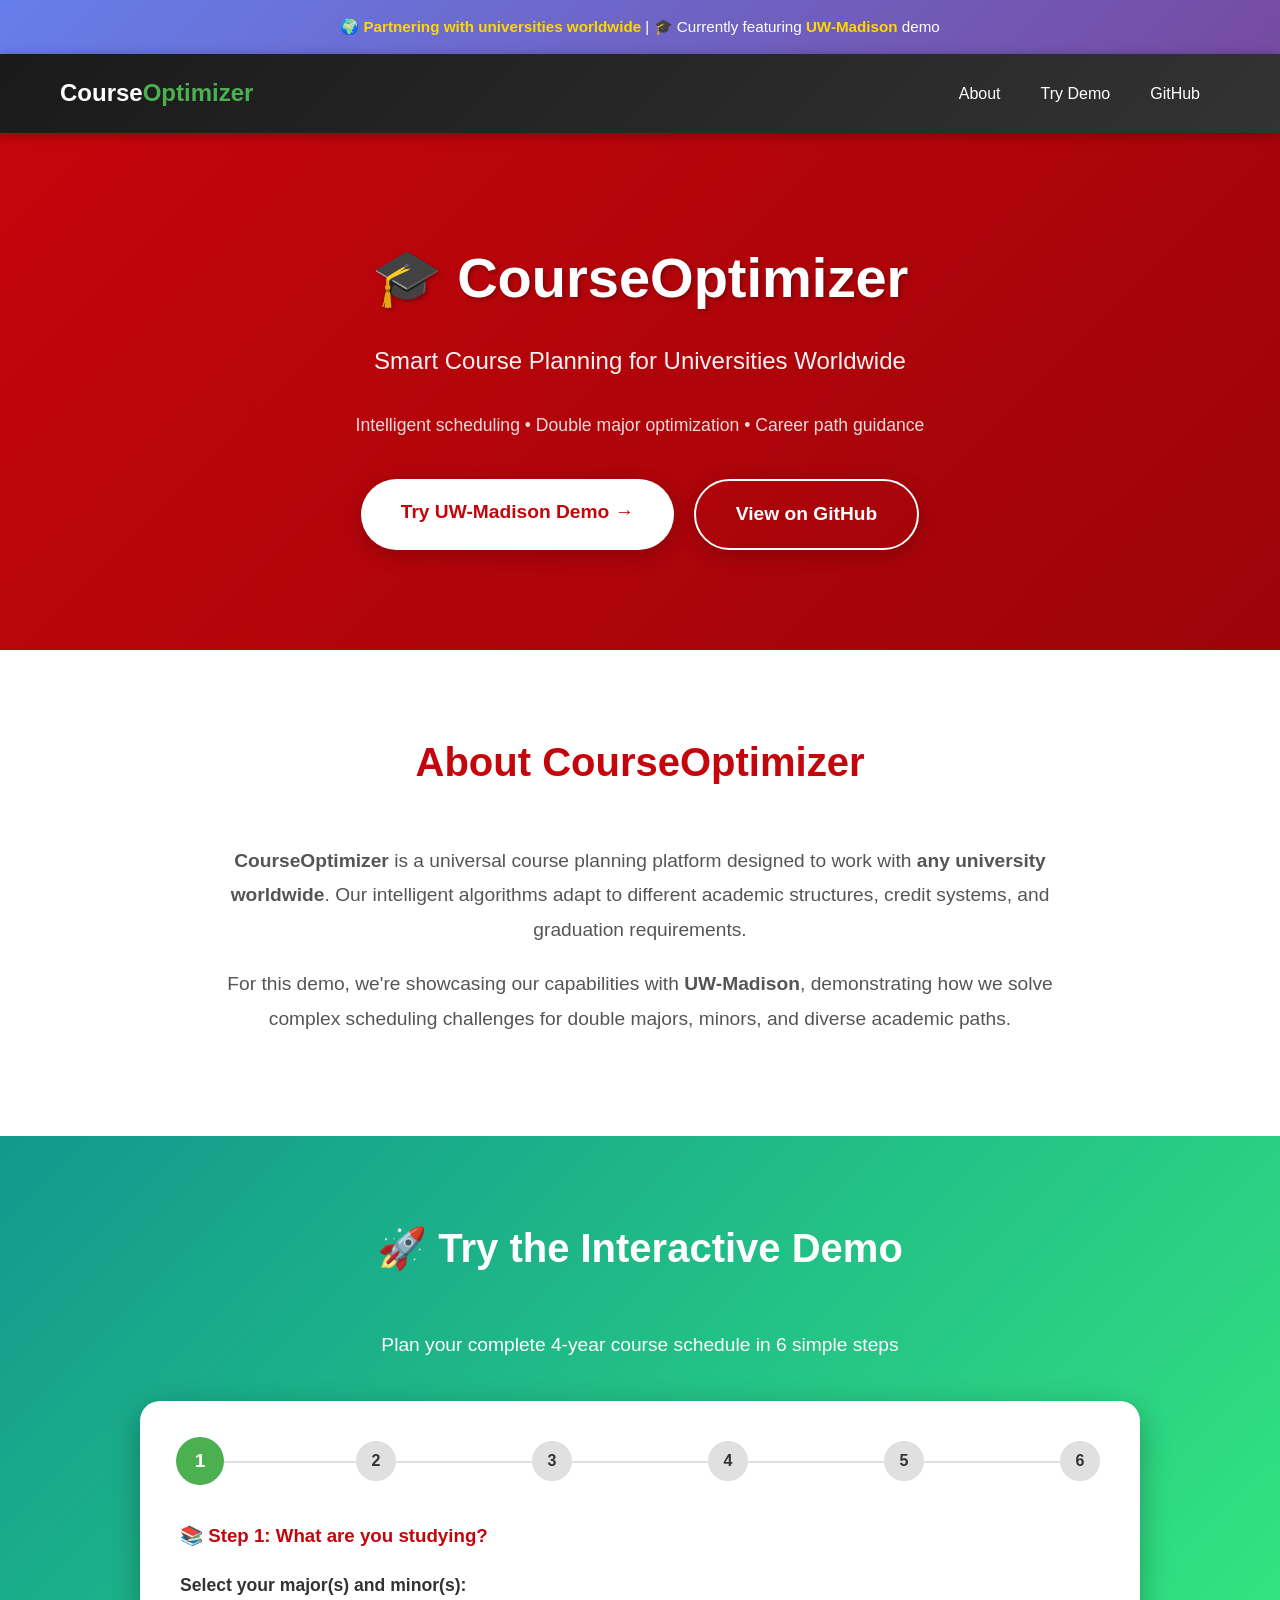
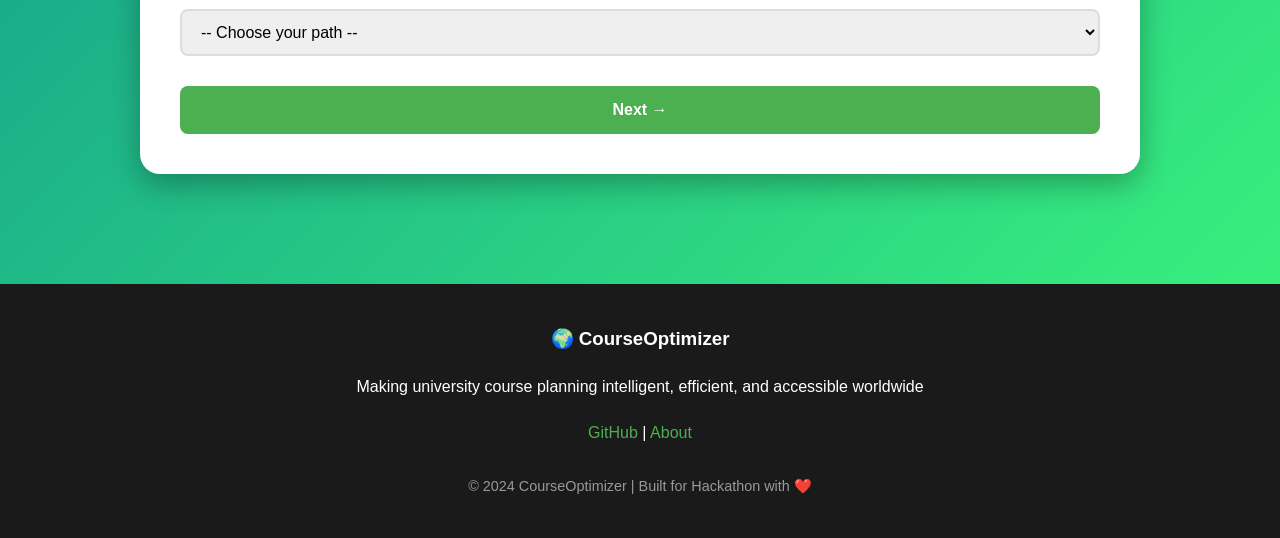
==== docs/index.html @ 82c5477e "Update index.html" ====
<!DOCTYPE html>
<html lang="en">
<head>
    <meta charset="UTF-8">
    <meta name="viewport" content="width=device-width, initial-scale=1.0">
    <title>CourseOptimizer - Smart University Course Planning</title>
    <style>
        * {
            margin: 0;
            padding: 0;
            box-sizing: border-box;
        }

        body {
            font-family: 'Segoe UI', Tahoma, Geneva, Verdana, sans-serif;
            line-height: 1.6;
            color: #333;
        }

        /* Navigation Bar */
        nav {
            background: linear-gradient(135deg, #1a1a1a 0%, #333 100%);
            padding: 0;
            position: sticky;
            top: 0;
            z-index: 1000;
            box-shadow: 0 2px 10px rgba(0,0,0,0.3);
        }

        .nav-container {
            max-width: 1200px;
            margin: 0 auto;
            display: flex;
            justify-content: space-between;
            align-items: center;
            padding: 0 20px;
        }

        .nav-logo {
            color: white;
            font-size: 1.5em;
            font-weight: bold;
            padding: 20px 0;
        }

        .nav-logo span {
            color: #4CAF50;
        }

        .nav-menu {
            display: flex;
            list-style: none;
            gap: 0;
        }

        .nav-menu li {
            position: relative;
        }

        .nav-menu a {
            color: white;
            text-decoration: none;
            padding: 25px 20px;
            display: block;
            font-weight: 500;
            transition: all 0.3s;
        }

        .nav-menu a:hover {
            background: rgba(76, 175, 80, 0.2);
            color: #4CAF50;
        }

        /* Mobile Menu Toggle */
        .menu-toggle {
            display: none;
            background: none;
            border: none;
            color: white;
            font-size: 1.5em;
            cursor: pointer;
        }

        /* Banner Section */
        .banner {
            background: linear-gradient(135deg, #667eea 0%, #764ba2 100%);
            color: white;
            padding: 15px 0;
            text-align: center;
            font-size: 0.95em;
        }

        .banner strong {
            color: #ffd700;
        }

        /* Hero Section */
        .hero {
            background: linear-gradient(135deg, #c5050c 0%, #9c0409 100%);
            color: white;
            padding: 100px 20px;
            text-align: center;
        }

        .hero h1 {
            font-size: 3.5em;
            margin-bottom: 20px;
            text-shadow: 2px 2px 4px rgba(0,0,0,0.3);
        }

        .hero .tagline {
            font-size: 1.5em;
            margin-bottom: 30px;
            opacity: 0.95;
        }

        .hero .subtitle {
            font-size: 1.1em;
            margin-bottom: 40px;
            opacity: 0.85;
        }

        .cta-buttons {
            display: flex;
            gap: 20px;
            justify-content: center;
            flex-wrap: wrap;
        }

        .cta-button {
            background: white;
            color: #c5050c;
            padding: 18px 40px;
            font-size: 1.2em;
            border: none;
            border-radius: 50px;
            cursor: pointer;
            font-weight: bold;
            box-shadow: 0 5px 20px rgba(0,0,0,0.2);
            transition: all 0.3s;
            text-decoration: none;
            display: inline-block;
        }

        .cta-button:hover {
            transform: translateY(-3px);
            box-shadow: 0 8px 30px rgba(0,0,0,0.3);
        }

        .cta-button.secondary {
            background: transparent;
            color: white;
            border: 2px solid white;
        }

        .cta-button.secondary:hover {
            background: white;
            color: #c5050c;
        }

        /* Container */
        .container {
            max-width: 1200px;
            margin: 0 auto;
            padding: 0 20px;
        }

        /* Section Styles */
        section {
            padding: 80px 20px;
        }

        section h2 {
            font-size: 2.5em;
            text-align: center;
            margin-bottom: 50px;
            color: #c5050c;
        }

        /* Demo Section - ENHANCED */
        .demo {
            background: linear-gradient(135deg, #11998e 0%, #38ef7d 100%);
            color: white;
        }

        .demo h2 {
            color: white;
        }

        .demo-container {
            max-width: 1000px;
            margin: 0 auto;
        }

        .demo-form-wrapper {
            background: white;
            color: #333;
            padding: 40px;
            border-radius: 20px;
            box-shadow: 0 10px 30px rgba(0,0,0,0.3);
            margin-bottom: 30px;
        }

        .form-step {
            display: none;
        }

        .form-step.active {
            display: block;
            animation: slideIn 0.3s ease-out;
        }

        @keyframes slideIn {
            from {
                opacity: 0;
                transform: translateX(20px);
            }
            to {
                opacity: 1;
                transform: translateX(0);
            }
        }

        .step-indicator {
            display: flex;
            justify-content: space-between;
            margin-bottom: 40px;
            position: relative;
        }

        .step-indicator::before {
            content: '';
            position: absolute;
            top: 20px;
            left: 0;
            right: 0;
            height: 2px;
            background: #e0e0e0;
            z-index: 0;
        }

        .step-indicator .step {
            width: 40px;
            height: 40px;
            border-radius: 50%;
            background: #e0e0e0;
            display: flex;
            align-items: center;
            justify-content: center;
            font-weight: bold;
            position: relative;
            z-index: 1;
            transition: all 0.3s;
        }

        .step-indicator .step.active {
            background: #4CAF50;
            color: white;
            transform: scale(1.2);
        }

        .step-indicator .step.completed {
            background: #c5050c;
            color: white;
        }

        .form-group {
            margin-bottom: 25px;
        }

        .form-group label {
            display: block;
            font-weight: 600;
            margin-bottom: 10px;
            color: #333;
            font-size: 1.1em;
        }

        .form-group input,
        .form-group select {
            width: 100%;
            padding: 12px 15px;
            border: 2px solid #ddd;
            border-radius: 8px;
            font-size: 1em;
            transition: border-color 0.3s;
        }

        .form-group input:focus,
        .form-group select:focus {
            outline: none;
            border-color: #4CAF50;
        }

        .checkbox-group {
            display: grid;
            grid-template-columns: repeat(auto-fill, minmax(200px, 1fr));
            gap: 15px;
            margin-top: 15px;
        }

        .checkbox-item {
            display: flex;
            align-items: center;
            gap: 10px;
        }

        .checkbox-item input[type="checkbox"] {
            width: 20px;
            height: 20px;
            cursor: pointer;
        }

        .checkbox-item label {
            margin: 0;
            cursor: pointer;
            font-weight: normal;
        }

        .button-group {
            display: flex;
            gap: 15px;
            margin-top: 30px;
        }

        .btn {
            flex: 1;
            padding: 15px 30px;
            border: none;
            border-radius: 8px;
            font-size: 1em;
            font-weight: 600;
            cursor: pointer;
            transition: all 0.3s;
        }

        .btn-next {
            background: #4CAF50;
            color: white;
        }

        .btn-next:hover {
            background: #45a049;
            transform: translateY(-2px);
        }

        .btn-prev {
            background: #e0e0e0;
            color: #333;
        }

        .btn-prev:hover {
            background: #d0d0d0;
        }

        .btn-submit {
            background: #c5050c;
            color: white;
        }

        .btn-submit:hover {
            background: #9c0409;
            transform: translateY(-2px);
            box-shadow: 0 5px 15px rgba(197, 5, 12, 0.3);
        }

        /* Results Section */
        .results-container {
            display: none;
            background: white;
            color: #333;
            padding: 40px;
            border-radius: 20px;
            box-shadow: 0 10px 30px rgba(0,0,0,0.3);
        }

        .results-container.show {
            display: block;
            animation: fadeIn 0.5s;
        }

        @keyframes fadeIn {
            from {
                opacity: 0;
                transform: translateY(20px);
            }
            to {
                opacity: 1;
                transform: translateY(0);
            }
        }

        .summary-cards {
            display: grid;
            grid-template-columns: repeat(auto-fit, minmax(200px, 1fr));
            gap: 20px;
            margin-bottom: 40px;
        }

        .summary-card {
            background: linear-gradient(135deg, #667eea 0%, #764ba2 100%);
            color: white;
            padding: 25px;
            border-radius: 15px;
            text-align: center;
        }

        .summary-card .number {
            font-size: 2.5em;
            font-weight: bold;
            margin-bottom: 10px;
        }

        .summary-card .label {
            font-size: 0.95em;
            opacity: 0.9;
        }

        .schedule-grid {
            display: grid;
            grid-template-columns: repeat(2, 1fr);
            gap: 20px;
            margin-top: 30px;
        }

        .semester-card {
            background: #f9f9f9;
            border-radius: 15px;
            padding: 20px;
            border: 2px solid #e0e0e0;
            transition: all 0.3s;
        }

        .semester-card:hover {
            border-color: #4CAF50;
            transform: translateY(-3px);
            box-shadow: 0 5px 15px rgba(0,0,0,0.1);
        }

        .semester-header {
            background: #c5050c;
            color: white;
            padding: 12px;
            border-radius: 10px;
            text-align: center;
            font-weight: 600;
            margin-bottom: 15px;
        }

        .course-list {
            display: flex;
            flex-direction: column;
            gap: 10px;
        }

        .course-item {
            background: white;
            padding: 12px;
            border-radius: 8px;
            border-left: 4px solid #4CAF50;
            transition: transform 0.2s;
        }

        .course-item:hover {
            transform: translateX(5px);
        }

        .course-code {
            font-weight: 600;
            color: #333;
        }

        .course-name {
            font-size: 0.9em;
            color: #666;
        }

        .course-meta {
            font-size: 0.85em;
            color: #888;
            margin-top: 5px;
        }

        .semester-total {
            margin-top: 15px;
            padding-top: 15px;
            border-top: 2px solid #e0e0e0;
            font-weight: 600;
            text-align: center;
            color: #c5050c;
        }

        /* Responsive */
        @media (max-width: 768px) {
            .menu-toggle {
                display: block;
            }

            .nav-menu {
                display: none;
                flex-direction: column;
                position: absolute;
                top: 100%;
                left: 0;
                right: 0;
                background: #1a1a1a;
            }

            .nav-menu.active {
                display: flex;
            }

            .nav-menu a {
                border-bottom: 1px solid #333;
            }

            .hero h1 {
                font-size: 2.5em;
            }

            .schedule-grid {
                grid-template-columns: 1fr;
            }

            .button-group {
                flex-direction: column;
            }
        }

        /* Loading Animation */
        .loading {
            display: none;
            text-align: center;
            padding: 40px;
        }

        .loading.show {
            display: block;
        }

        .spinner {
            border: 4px solid rgba(255, 255, 255, 0.3);
            border-top: 4px solid white;
            border-radius: 50%;
            width: 50px;
            height: 50px;
            animation: spin 1s linear infinite;
            margin: 0 auto 20px;
        }

        @keyframes spin {
            0% { transform: rotate(0deg); }
            100% { transform: rotate(360deg); }
        }
    </style>
</head>
<body>

    <!-- Top Banner -->
    <div class="banner">
        🌍 <strong>Partnering with universities worldwide</strong> | 
        🎓 Currently featuring <strong>UW-Madison</strong> demo
    </div>

    <!-- Navigation Bar -->
    <nav>
        <div class="nav-container">
            <div class="nav-logo">
                Course<span>Optimizer</span>
            </div>
            <button class="menu-toggle" onclick="toggleMenu()">☰</button>
            <ul class="nav-menu" id="navMenu">
                <li><a href="#about">About</a></li>
                <li><a href="#demo">Try Demo</a></li>
                <li><a href="https://github.com/Sherry1247/CourseOptimer" target="_blank">GitHub</a></li>
            </ul>
        </div>
    </nav>

    <!-- Hero Section -->
    <div class="hero">
        <h1>🎓 CourseOptimizer</h1>
        <p class="tagline">Smart Course Planning for Universities Worldwide</p>
        <p class="subtitle">Intelligent scheduling • Double major optimization • Career path guidance</p>
        <div class="cta-buttons">
            <a href="#demo" class="cta-button">Try UW-Madison Demo →</a>
            <a href="https://github.com/Sherry1247/CourseOptimer" class="cta-button secondary">View on GitHub</a>
        </div>
    </div>

    <!-- About Section -->
    <section class="about" id="about">
        <div class="container">
            <h2>About CourseOptimizer</h2>
            <div style="max-width: 900px; margin: 0 auto; text-align: center;">
                <p style="font-size: 1.2em; line-height: 1.8; margin-bottom: 20px; color: #555;">
                    <strong>CourseOptimizer</strong> is a universal course planning platform designed to work with 
                    <strong>any university worldwide</strong>. Our intelligent algorithms adapt to different academic 
                    structures, credit systems, and graduation requirements.
                </p>
                <p style="font-size: 1.2em; line-height: 1.8; margin-bottom: 20px; color: #555;">
                    For this demo, we're showcasing our capabilities with <strong>UW-Madison</strong>, 
                    demonstrating how we solve complex scheduling challenges for double majors, 
                    minors, and diverse academic paths.
                </p>
            </div>
        </div>
    </section>

    <!-- Interactive Demo Section -->
    <section class="demo" id="demo">
        <div class="container">
            <h2>🚀 Try the Interactive Demo</h2>
            <p style="text-align: center; font-size: 1.2em; margin-bottom: 40px;">
                Plan your complete 4-year course schedule in 6 simple steps
            </p>

            <div class="demo-container">
                <!-- Multi-Step Form -->
                <div class="demo-form-wrapper" id="demoForm">
                    <!-- Step Indicator -->
                    <div class="step-indicator">
                        <div class="step active" id="indicator1">1</div>
                        <div class="step" id="indicator2">2</div>
                        <div class="step" id="indicator3">3</div>
                        <div class="step" id="indicator4">4</div>
                        <div class="step" id="indicator5">5</div>
                        <div class="step" id="indicator6">6</div>
                    </div>

                    <!-- Step 1: Major Selection -->
                    <div class="form-step active" id="step1">
                        <h3 style="margin-bottom: 20px; color: #c5050c;">📚 Step 1: What are you studying?</h3>
                        
                        <div class="form-group">
                            <label>Select your major(s) and minor(s):</label>
                            <select id="majorType" onchange="updateMajorFields()">
                                <option value="">-- Choose your path --</option>
                                <option value="single">Single Major</option>
                                <option value="double">Double Major</option>
                                <option value="major-minor">Major + Minor</option>
                            </select>
                        </div>

                        <div id="majorFields" style="display: none;">
                            <div class="form-group">
                                <label>Primary Major:</label>
                                <select id="major1">
                                    <option value="">-- Select --</option>
                                    <option value="Computer Sciences">Computer Sciences</option>
                                    <option value="Economics">Economics</option>
                                    <option value="Mathematics">Mathematics</option>
                                    <option value="Data Science">Data Science</option>
                                    <option value="Business">Business</option>
                                </select>
                            </div>

                            <div class="form-group" id="major2Field" style="display: none;">
                                <label>Second Major / Minor:</label>
                                <select id="major2">
                                    <option value="">-- Select --</option>
                                    <option value="Computer Sciences">Computer Sciences</option>
                                    <option value="Economics">Economics</option>
                                    <option value="Mathematics">Mathematics</option>
                                    <option value="Data Science">Data Science</option>
                                    <option value="Business">Business</option>
                                </select>
                            </div>
                        </div>

                        <div class="button-group">
                            <button class="btn btn-next" onclick="nextStep()">Next →</button>
                        </div>
                    </div>

                    <!-- Step 2: Timeline -->
                    <div class="form-step" id="step2">
                        <h3 style="margin-bottom: 20px; color: #c5050c;">⏰ Step 2: What's your timeline?</h3>
                        
                        <div class="form-group">
                            <label>How many years do you plan to graduate in?</label>
                            <select id="years">
                                <option value="3">3 Years (Accelerated)</option>
                                <option value="4" selected>4 Years (Standard)</option>
                                <option value="5">5 Years (Extended)</option>
                            </select>
                        </div>

                        <div class="form-group">
                            <label>Starting semester:</label>
                            <select id="startSemester">
                                <option value="Fall 2024">Fall 2024</option>
                                <option value="Spring 2025">Spring 2025</option>
                                <option value="Fall 2025">Fall 2025</option>
                            </select>
                        </div>

                        <div class="button-group">
                            <button class="btn btn-prev" onclick="prevStep()">← Back</button>
                            <button class="btn btn-next" onclick="nextStep()">Next →</button>
                        </div>
                    </div>

                    <!-- Step 3: Current Credits -->
                    <div class="form-step" id="step3">
                        <h3 style="margin-bottom: 20px; color: #c5050c;">🎓 Step 3: What credits do you have?</h3>
                        
                        <div class="form-group">
                            <label>Current academic standing:</label>
                            <select id="standing">
                                <option value="0">Freshman (0 credits)</option>
                                <option value="30">Sophomore (30+ credits)</option>
                                <option value="60">Junior (60+ credits)</option>
                                <option value="90">Senior (90+ credits)</option>
                            </select>
                        </div>

                        <div class="form-group">
                            <label>Exact number of completed credits:</label>
                            <input type="number" id="currentCredits" min="0" max="150" value="0" placeholder="0">
                        </div>

                        <div class="button-group">
                            <button class="btn btn-prev" onclick="prevStep()">← Back</button>
                            <button class="btn btn-next" onclick="nextStep()">Next →</button>
                        </div>
                    </div>

                    <!-- Step 4: Completed Courses -->
                    <div class="form-step" id="step4">
                        <h3 style="margin-bottom: 20px; color: #c5050c;">✅ Step 4: What courses have you taken?</h3>
                        
                        <p style="margin-bottom: 20px; color: #666;">
                            Select all prerequisite courses you've already completed:
                        </p>

                        <div class="checkbox-group">
                            <div class="checkbox-item">
                                <input type="checkbox" id="cs200" value="CS 200">
                                <label for="cs200">CS 200 - Programming I</label>
                            </div>
                            <div class="checkbox-item">
                                <input type="checkbox" id="cs300" value="CS 300">
                                <label for="cs300">CS 300 - Programming II</label>
                            </div>
                            <div class="checkbox-item">
                                <input type="checkbox" id="math221" value="MATH 221">
                                <label for="math221">MATH 221 - Calculus I</label>
                            </div>
                            <div class="checkbox-item">
                                <input type="checkbox" id="math222" value="MATH 222">
                                <label for="math222">MATH 222 - Calculus II</label>
                            </div>
                            <div class="checkbox-item">
                                <input type="checkbox" id="econ101" value="ECON 101">
                                <label for="econ101">ECON 101 - Microeconomics</label>
                            </div>
                            <div class="checkbox-item">
                                <input type="checkbox" id="econ102" value="ECON 102">
                                <label for="econ102">ECON 102 - Macroeconomics</label>
                            </div>
                        </div>

                        <div class="button-group">
                            <button class="btn btn-prev" onclick="prevStep()">← Back</button>
                            <button class="btn btn-next" onclick="nextStep()">Next →</button>
                        </div>
                    </div>

                    <!-- Step 5: Goals & Preferences -->
                    <div class="form-step" id="step5">
                        <h3 style="margin-bottom: 20px; color: #c5050c;">🎯 Step 5: What are your goals?</h3>
                        
                        <div class="form-group">
                            <label>Target GPA:</label>
                            <input type="number" id="targetGPA" min="2.0" max="4.0" step="0.1" value="3.5" placeholder="3.5">
                        </div>

                        <div class="form-group">
                            <label>Maximum credits per semester:</label>
                            <select id="maxCredits">
                                <option value="12">12 credits (Light load)</option>
                                <option value="15" selected>15 credits (Standard)</option>
                                <option value="18">18 credits (Heavy load)</option>
                            </select>
                        </div>

                        <div class="form-group">
                            <label>Preferred course difficulty:</label>
                            <select id="difficulty">
                                <option value="easy">Easy (Chill schedule)</option>
                                <option value="balanced" selected>Balanced (Recommended)</option>
                                <option value="challenging">Challenging (Ambitious)</option>
                            </select>
                        </div>

                        <div class="button-group">
                            <button class="btn btn-prev" onclick="prevStep()">← Back</button>
                            <button class="btn btn-next" onclick="nextStep()">Next →</button>
                        </div>
                    </div>

                    <!-- Step 6: Additional Preferences -->
                    <div class="form-step" id="step6">
                        <h3 style="margin-bottom: 20px; color: #c5050c;">⚙️ Step 6: Any preferences?</h3>
                        
                        <div class="checkbox-group">
                            <div class="checkbox-item">
                                <input type="checkbox" id="avoid8am">
                                <label for="avoid8am">🌅 Avoid 8am classes</label>
                            </div>
                            <div class="checkbox-item">
                                <input type="checkbox" id="prioritizeRating">
                                <label for="prioritizeRating">⭐ Prioritize highly-rated professors</label>
                            </div>
                            <div class="checkbox-item">
                                <input type="checkbox" id="prioritizeARate">
                                <label for="prioritizeARate">📊 Focus on courses with high A rates</label>
                            </div>
                        </div>

                        <div class="button-group">
                            <button class="btn btn-prev" onclick="prevStep()">← Back</button>
                            <button class="btn btn-submit" onclick="generateSchedule()">🚀 Generate My Schedule</button>
                        </div>
                    </div>
                </div>

                <!-- Loading State -->
                <div class="loading" id="loadingState">
                    <div class="spinner"></div>
                    <h3>Generating your optimal course plan...</h3>
                    <p>Analyzing prerequisites, balancing difficulty, and optimizing your schedule</p>
                </div>

                <!-- Results Display -->
                <div class="results-container" id="resultsContainer">
                    <h3 style="margin-bottom: 30px; color: #c5050c; text-align: center;">
                        🎉 Your Personalized 4-Year Plan
                    </h3>

                    <!-- Summary Cards -->
                    <div class="summary-cards">
                        <div class="summary-card">
                            <div class="number" id="totalCredits">120</div>
                            <div class="label">Total Credits</div>
                        </div>
                        <div class="summary-card">
                            <div class="number" id="avgCredits">15</div>
                            <div class="label">Avg Credits/Semester</div>
                        </div>
                        <div class="summary-card">
                            <div class="number" id="overlapCourses">4</div>
                            <div class="label">Overlapping Courses</div>
                        </div>
                        <div class="summary-card">
                            <div class="number" id="savedCredits">12</div>
                            <div class="label">Credits Saved</div>
                        </div>
                    </div>

                    <!-- Schedule Grid -->
                    <div class="schedule-grid" id="scheduleGrid">
                        <!-- Will be populated by JavaScript -->
                    </div>

                    <div style="text-align: center; margin-top: 40px;">
                        <button class="btn btn-submit" onclick="resetForm()">
                            ← Start Over
                        </button>
                        <button class="btn btn-next" onclick="downloadSchedule()" style="margin-left: 15px;">
                            📥 Download Schedule
                        </button>
                    </div>
                </div>
            </div>
        </div>
    </section>

    <!-- Footer -->
    <footer style="background: #1a1a1a; color: white; text-align: center; padding: 40px 20px;">
        <div class="container">
            <h3>🌍 CourseOptimizer</h3>
            <p style="margin: 20px 0;">
                Making university course planning intelligent, efficient, and accessible worldwide
            </p>
            <p>
                <a href="https://github.com/Sherry1247/CourseOptimer" target="_blank" style="color: #4CAF50; text-decoration: none;">
                    GitHub
                </a> | 
                <a href="#about" style="color: #4CAF50; text-decoration: none;">About</a>
            </p>
            <p style="margin-top: 30px; font-size: 0.9em; color: #999;">
                © 2024 CourseOptimizer | Built for Hackathon with ❤️
            </p>
        </div>
    </footer>

    <script>
        let currentStep = 1;
        const totalSteps = 6;

        // Mobile menu toggle
        function toggleMenu() {
            const menu = document.getElementById('navMenu');
            menu.classList.toggle('active');
        }

        // Update major fields based on selection
        function updateMajorFields() {
            const majorType = document.getElementById('majorType').value;
            const majorFields = document.getElementById('majorFields');
            const major2Field = document.getElementById('major2Field');

            if (majorType) {
                majorFields.style.display = 'block';
                if (majorType === 'double' || majorType === 'major-minor') {
                    major2Field.style.display = 'block';
                } else {
                    major2Field.style.display = 'none';
                }
            } else {
                majorFields.style.display = 'none';
            }
        }

        // Navigation functions
        function nextStep() {
            if (currentStep < totalSteps) {
                // Hide current step
                document.getElementById('step' + currentStep).classList.remove('active');
                document.getElementById('indicator' + currentStep).classList.remove('active');
                document.getElementById('indicator' + currentStep).classList.add('completed');

                // Show next step
                currentStep++;
                document.getElementById('step' + currentStep).classList.add('active');
                document.getElementById('indicator' + currentStep).classList.add('active');
            }
        }

        function prevStep() {
            if (currentStep > 1) {
                // Hide current step
                document.getElementById('step' + currentStep).classList.remove('active');
                document.getElementById('indicator' + currentStep).classList.remove('active');

                // Show previous step
                currentStep--;
                document.getElementById('step' + currentStep).classList.add('active');
                document.getElementById('indicator' + currentStep).classList.add('active');
                document.getElementById('indicator' + currentStep).classList.remove('completed');
            }
        }

        // Generate schedule
        async function generateSchedule() {
    // Collect form data from the HTML form
    const formData = {
        majorType: document.getElementById('majorType').value,
        major1: document.getElementById('major1').value,
        major2: document.getElementById('major2').value,
        targetGPA: parseFloat(document.getElementById('targetGPA').value),
        maxCredits: parseInt(document.getElementById('maxCredits').value),
        avoid8am: document.getElementById('avoid8am').checked,
        prioritizeGPA: document.getElementById('prioritizeRating').checked,
        balanceDifficulty: document.getElementById('difficulty').value === 'balanced',
        careerGoal: "industry",
        completedCourses: getCompletedCourses()
    };

    // Show loading screen
    document.getElementById('demoForm').style.display = 'none';
    document.getElementById('loadingState').classList.add('show');

    try {
        // === REAL API CALL ===
        const response = await fetch("http://localhost:8080/generate-plan", {
            method: "POST",
            headers: { "Content-Type": "application/json" },
            body: JSON.stringify(formData)
        });

        const plan = await response.json();   // Get JSON from backend

        // Hide loading
        document.getElementById('loadingState').classList.remove('show');

        // Display backend results
        showBackendPlan(plan);

    } catch (err) {
        console.error("Error calling backend:", err);
        alert("Backend error: " + err);
    }
}

        function showBackendPlan(plan) {
    const grid = document.getElementById("scheduleGrid");
    grid.innerHTML = "";

    plan.forEach(semester => {
        const card = document.createElement('div');
        card.className = 'semester-card';

        const header = document.createElement('div');
        header.className = 'semester-header';
        header.textContent = semester.label;
        card.appendChild(header);

        const list = document.createElement('div');
        list.className = 'course-list';

        let totalCredits = 0;

        semester.courses.forEach(c => {
            const item = document.createElement('div');
            item.className = 'course-item';
            item.innerHTML = `
                <div class="course-code">${c.id}</div>
                <div class="course-name">${c.name}</div>
                <div class="course-meta">${c.credits} credits</div>
            `;
            list.appendChild(item);
            totalCredits += c.credits;
        });

        card.appendChild(list);

        const total = document.createElement('div');
        total.className = "semester-total";
        total.textContent = `Total: ${totalCredits} credits`;
        card.appendChild(total);

        grid.appendChild(card);
    });

    document.getElementById("resultsContainer").classList.add("show");
}



        function getCompletedCourses() {
            const courses = [];
            const checkboxes = document.querySelectorAll('#step4 input[type="checkbox"]:checked');
            checkboxes.forEach(cb => courses.push(cb.value));
            return courses;
        }

        function displayResults(formData) {
            // Generate mock schedule
            const semesters = generateMockSchedule(formData);
            
            // Display schedule
            const scheduleGrid = document.getElementById('scheduleGrid');
            scheduleGrid.innerHTML = '';

            semesters.forEach(semester => {
                const card = createSemesterCard(semester);
                scheduleGrid.appendChild(card);
            });

            // Show results
            document.getElementById('resultsContainer').classList.add('show');
        }

        function generateMockSchedule(formData) {
            const major1Courses = {
                'Computer Sciences': [
                    { code: 'CS 200', name: 'Programming I', credits: 3, rating: 4.2 },
                    { code: 'CS 300', name: 'Programming II', credits: 3, rating: 3.8 },
                    { code: 'CS 400', name: 'Programming III', credits: 3, rating: 4.0 },
                    { code: 'CS 354', name: 'Machine Organization', credits: 3, rating: 3.6 }
                ],
                'Economics': [
                    { code: 'ECON 101', name: 'Microeconomics', credits: 3, rating: 4.5 },
                    { code: 'ECON 102', name: 'Macroeconomics', credits: 3, rating: 4.3 },
                    { code: 'ECON 310', name: 'Intermediate Micro', credits: 3, rating: 4.1 }
                ]
            };

            const mathCourses = [
                { code: 'MATH 221', name: 'Calculus I', credits: 5, rating: 3.9 },
                { code: 'MATH 222', name: 'Calculus II', credits: 4, rating: 3.7 }
            ];

            const semesters = [
                {
                    name: 'Fall 2024',
                    courses: [
                        major1Courses[formData.major1][0],
                        { code: 'MATH 221', name: 'Calculus I', credits: 5, rating: 3.9 },
                        { code: 'ENGLISH 100', name: 'Composition', credits: 3, rating: 4.2 }
                    ]
                },
                {
                    name: 'Spring 2025',
                    courses: [
                        major1Courses[formData.major1][1],
                        { code: 'MATH 222', name: 'Calculus II', credits: 4, rating: 3.7 },
                        { code: 'HISTORY 101', name: 'World History', credits: 3, rating: 4.4 }
                    ]
                },
                {
                    name: 'Fall 2025',
                    courses: [
                        major1Courses[formData.major1][2],
                        { code: 'PHIL 101', name: 'Introduction to Philosophy', credits: 3, rating: 4.0 },
                        { code: 'CHEM 103', name: 'General Chemistry', credits: 4, rating: 3.5 }
                    ]
                },
                {
                    name: 'Spring 2026',
                    courses: [
                        major1Courses[formData.major1][3],
                        { code: 'PSYCH 202', name: 'Intro to Psychology', credits: 3, rating: 4.6 },
                        { code: 'COMM 104', name: 'Public Speaking', credits: 3, rating: 4.1 }
                    ]
                }
            ];

            // Add more semesters if needed
            const years = parseInt(formData.years);
            const totalSemesters = years * 2;

            while (semesters.length < totalSemesters) {
                semesters.push({
                    name: `Semester ${semesters.length + 1}`,
                    courses: [
                        { code: 'ELEC ' + (semesters.length + 1), name: 'Elective Course', credits: 3, rating: 4.0 }
                    ]
                });
            }

            return semesters.slice(0, totalSemesters);
        }

        function createSemesterCard(semester) {
            const card = document.createElement('div');
            card.className = 'semester-card';

            const header = document.createElement('div');
            header.className = 'semester-header';
            header.textContent = semester.name;
            card.appendChild(header);

            const courseList = document.createElement('div');
            courseList.className = 'course-list';

            let totalCredits = 0;
            semester.courses.forEach(course => {
                const courseItem = document.createElement('div');
                courseItem.className = 'course-item';
                courseItem.innerHTML = `
                    <div class="course-code">${course.code}</div>
                    <div class="course-name">${course.name}</div>
                    <div class="course-meta">${course.credits} credits • ⭐ ${course.rating}</div>
                `;
                courseList.appendChild(courseItem);
                totalCredits += course.credits;
            });

            card.appendChild(courseList);

            const total = document.createElement('div');
            total.className = 'semester-total';
            total.textContent = `Total: ${totalCredits} credits`;
            card.appendChild(total);

            return card;
        }

        function resetForm() {
            currentStep = 1;
            document.getElementById('resultsContainer').classList.remove('show');
            document.getElementById('demoForm').style.display = 'block';
            
            // Reset all steps
            for (let i = 1; i <= totalSteps; i++) {
                document.getElementById('step' + i).classList.remove('active');
                document.getElementById('indicator' + i).classList.remove('active', 'completed');
            }
            document.getElementById('step1').classList.add('active');
            document.getElementById('indicator1').classList.add('active');
        }

        function downloadSchedule() {
            alert('Download feature coming soon! You can take a screenshot for now.');
        }

        // Smooth scroll
        document.querySelectorAll('a[href^="#"]').forEach(anchor => {
            anchor.addEventListener('click', function (e) {
                e.preventDefault();
                const target = document.querySelector(this.getAttribute('href'));
                if (target) {
                    target.scrollIntoView({
                        behavior: 'smooth',
                        block: 'start'
                    });
                    document.getElementById('navMenu').classList.remove('active');
                }
            });
        });
    </script>

</body>
</html>
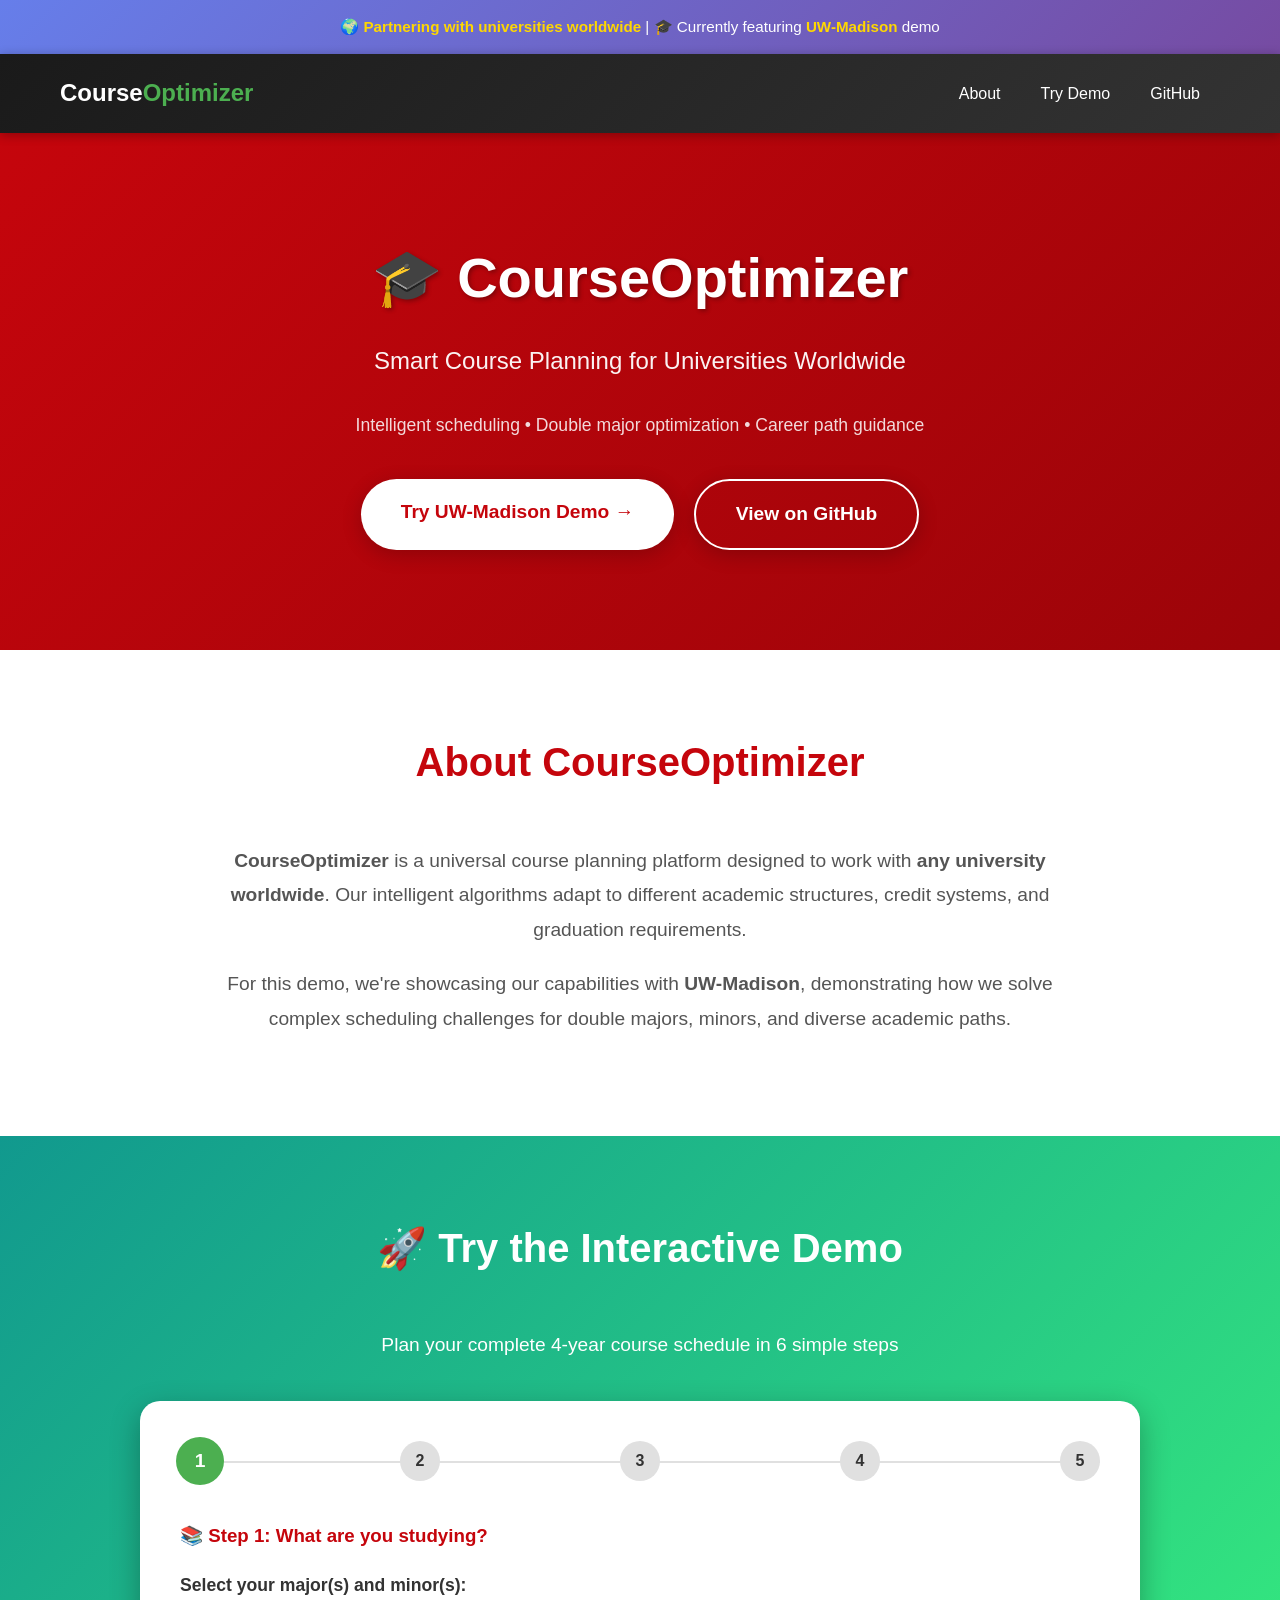
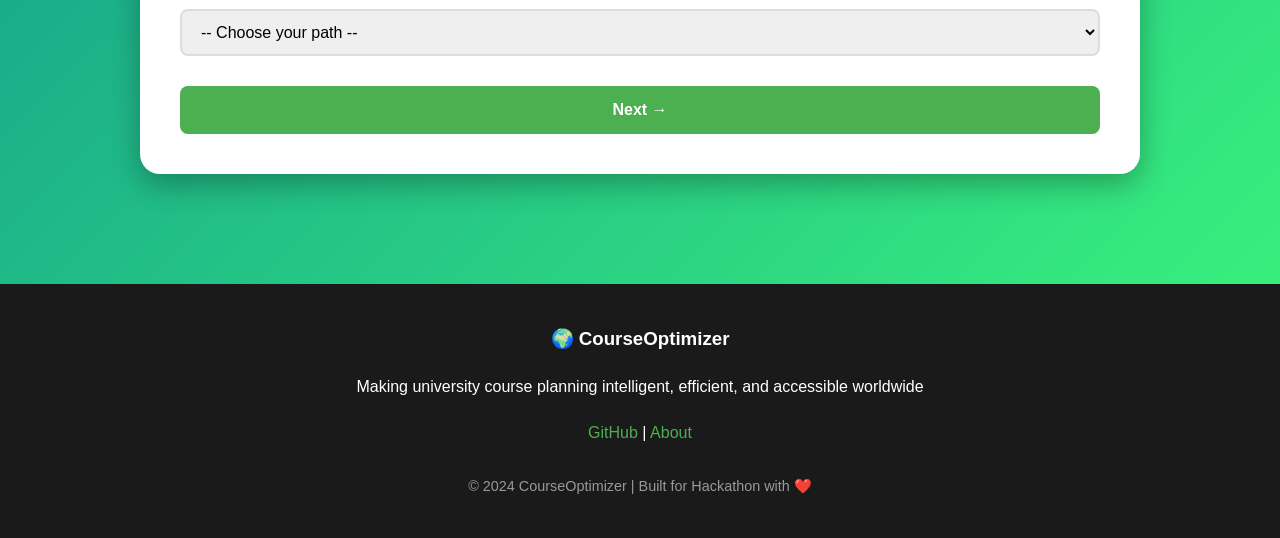
==== commit c9fa851f: "Update index.html" ====
--- a/docs/index.html
+++ b/docs/index.html
@@ -625,7 +625,6 @@
                         <div class="step" id="indicator3">3</div>
                         <div class="step" id="indicator4">4</div>
                         <div class="step" id="indicator5">5</div>
-                        <div class="step" id="indicator6">6</div>
                     </div>
 
                     <!-- Step 1: Major Selection -->
@@ -726,49 +725,10 @@
                         </div>
                     </div>
 
-                    <!-- Step 4: Completed Courses -->
+                   
+
+                    <!-- Step 5: Goals & Preferences -->
                     <div class="form-step" id="step4">
-                        <h3 style="margin-bottom: 20px; color: #c5050c;">✅ Step 4: What courses have you taken?</h3>
-                        
-                        <p style="margin-bottom: 20px; color: #666;">
-                            Select all prerequisite courses you've already completed:
-                        </p>
-
-                        <div class="checkbox-group">
-                            <div class="checkbox-item">
-                                <input type="checkbox" id="cs200" value="CS 200">
-                                <label for="cs200">CS 200 - Programming I</label>
-                            </div>
-                            <div class="checkbox-item">
-                                <input type="checkbox" id="cs300" value="CS 300">
-                                <label for="cs300">CS 300 - Programming II</label>
-                            </div>
-                            <div class="checkbox-item">
-                                <input type="checkbox" id="math221" value="MATH 221">
-                                <label for="math221">MATH 221 - Calculus I</label>
-                            </div>
-                            <div class="checkbox-item">
-                                <input type="checkbox" id="math222" value="MATH 222">
-                                <label for="math222">MATH 222 - Calculus II</label>
-                            </div>
-                            <div class="checkbox-item">
-                                <input type="checkbox" id="econ101" value="ECON 101">
-                                <label for="econ101">ECON 101 - Microeconomics</label>
-                            </div>
-                            <div class="checkbox-item">
-                                <input type="checkbox" id="econ102" value="ECON 102">
-                                <label for="econ102">ECON 102 - Macroeconomics</label>
-                            </div>
-                        </div>
-
-                        <div class="button-group">
-                            <button class="btn btn-prev" onclick="prevStep()">← Back</button>
-                            <button class="btn btn-next" onclick="nextStep()">Next →</button>
-                        </div>
-                    </div>
-
-                    <!-- Step 5: Goals & Preferences -->
-                    <div class="form-step" id="step5">
                         <h3 style="margin-bottom: 20px; color: #c5050c;">🎯 Step 5: What are your goals?</h3>
                         
                         <div class="form-group">
@@ -801,7 +761,7 @@
                     </div>
 
                     <!-- Step 6: Additional Preferences -->
-                    <div class="form-step" id="step6">
+                    <div class="form-step" id="step5">
                         <h3 style="margin-bottom: 20px; color: #c5050c;">⚙️ Step 6: Any preferences?</h3>
                         
                         <div class="checkbox-group">
@@ -822,6 +782,7 @@
                         <div class="button-group">
                             <button class="btn btn-prev" onclick="prevStep()">← Back</button>
                             <button class="btn btn-submit" onclick="generateSchedule()">🚀 Generate My Schedule</button>
+
                         </div>
                     </div>
                 </div>
@@ -898,7 +859,7 @@
 
     <script>
         let currentStep = 1;
-        const totalSteps = 6;
+        const totalSteps = 5;
 
         // Mobile menu toggle
         function toggleMenu() {
@@ -954,39 +915,42 @@
         }
 
         // Generate schedule
-        async function generateSchedule() {
-    // Collect form data from the HTML form
+async function generateSchedule() {
+
+    const majorMap = {
+        "Computer Sciences": "CS",
+        "Mathematics": "MATH",
+        "Data Science": "DS",
+        "Economics": "ECON",
+        "Business": "BUSINESS"
+    };
+
     const formData = {
         majorType: document.getElementById('majorType').value,
-        major1: document.getElementById('major1').value,
-        major2: document.getElementById('major2').value,
+        major1: majorMap[ document.getElementById('major1').value ] || "",
+        major2: majorMap[ document.getElementById('major2').value ] || "",
         targetGPA: parseFloat(document.getElementById('targetGPA').value),
         maxCredits: parseInt(document.getElementById('maxCredits').value),
         avoid8am: document.getElementById('avoid8am').checked,
         prioritizeGPA: document.getElementById('prioritizeRating').checked,
         balanceDifficulty: document.getElementById('difficulty').value === 'balanced',
         careerGoal: "industry",
-        completedCourses: getCompletedCourses()
+        completedCourses: []
     };
 
-    // Show loading screen
     document.getElementById('demoForm').style.display = 'none';
     document.getElementById('loadingState').classList.add('show');
 
     try {
-        // === REAL API CALL ===
         const response = await fetch("http://localhost:8080/generate-plan", {
             method: "POST",
             headers: { "Content-Type": "application/json" },
             body: JSON.stringify(formData)
         });
 
-        const plan = await response.json();   // Get JSON from backend
-
-        // Hide loading
+        const plan = await response.json();
         document.getElementById('loadingState').classList.remove('show');
 
-        // Display backend results
         showBackendPlan(plan);
 
     } catch (err) {
@@ -994,6 +958,7 @@
         alert("Backend error: " + err);
     }
 }
+
 
         function showBackendPlan(plan) {
     const grid = document.getElementById("scheduleGrid");
@@ -1038,102 +1003,8 @@
     document.getElementById("resultsContainer").classList.add("show");
 }
 
-
-
-        function getCompletedCourses() {
-            const courses = [];
-            const checkboxes = document.querySelectorAll('#step4 input[type="checkbox"]:checked');
-            checkboxes.forEach(cb => courses.push(cb.value));
-            return courses;
-        }
-
-        function displayResults(formData) {
-            // Generate mock schedule
-            const semesters = generateMockSchedule(formData);
-            
-            // Display schedule
-            const scheduleGrid = document.getElementById('scheduleGrid');
-            scheduleGrid.innerHTML = '';
-
-            semesters.forEach(semester => {
-                const card = createSemesterCard(semester);
-                scheduleGrid.appendChild(card);
-            });
-
-            // Show results
-            document.getElementById('resultsContainer').classList.add('show');
-        }
-
-        function generateMockSchedule(formData) {
-            const major1Courses = {
-                'Computer Sciences': [
-                    { code: 'CS 200', name: 'Programming I', credits: 3, rating: 4.2 },
-                    { code: 'CS 300', name: 'Programming II', credits: 3, rating: 3.8 },
-                    { code: 'CS 400', name: 'Programming III', credits: 3, rating: 4.0 },
-                    { code: 'CS 354', name: 'Machine Organization', credits: 3, rating: 3.6 }
-                ],
-                'Economics': [
-                    { code: 'ECON 101', name: 'Microeconomics', credits: 3, rating: 4.5 },
-                    { code: 'ECON 102', name: 'Macroeconomics', credits: 3, rating: 4.3 },
-                    { code: 'ECON 310', name: 'Intermediate Micro', credits: 3, rating: 4.1 }
-                ]
-            };
-
-            const mathCourses = [
-                { code: 'MATH 221', name: 'Calculus I', credits: 5, rating: 3.9 },
-                { code: 'MATH 222', name: 'Calculus II', credits: 4, rating: 3.7 }
-            ];
-
-            const semesters = [
-                {
-                    name: 'Fall 2024',
-                    courses: [
-                        major1Courses[formData.major1][0],
-                        { code: 'MATH 221', name: 'Calculus I', credits: 5, rating: 3.9 },
-                        { code: 'ENGLISH 100', name: 'Composition', credits: 3, rating: 4.2 }
-                    ]
-                },
-                {
-                    name: 'Spring 2025',
-                    courses: [
-                        major1Courses[formData.major1][1],
-                        { code: 'MATH 222', name: 'Calculus II', credits: 4, rating: 3.7 },
-                        { code: 'HISTORY 101', name: 'World History', credits: 3, rating: 4.4 }
-                    ]
-                },
-                {
-                    name: 'Fall 2025',
-                    courses: [
-                        major1Courses[formData.major1][2],
-                        { code: 'PHIL 101', name: 'Introduction to Philosophy', credits: 3, rating: 4.0 },
-                        { code: 'CHEM 103', name: 'General Chemistry', credits: 4, rating: 3.5 }
-                    ]
-                },
-                {
-                    name: 'Spring 2026',
-                    courses: [
-                        major1Courses[formData.major1][3],
-                        { code: 'PSYCH 202', name: 'Intro to Psychology', credits: 3, rating: 4.6 },
-                        { code: 'COMM 104', name: 'Public Speaking', credits: 3, rating: 4.1 }
-                    ]
-                }
-            ];
-
-            // Add more semesters if needed
-            const years = parseInt(formData.years);
-            const totalSemesters = years * 2;
-
-            while (semesters.length < totalSemesters) {
-                semesters.push({
-                    name: `Semester ${semesters.length + 1}`,
-                    courses: [
-                        { code: 'ELEC ' + (semesters.length + 1), name: 'Elective Course', credits: 3, rating: 4.0 }
-                    ]
-                });
-            }
-
-            return semesters.slice(0, totalSemesters);
-        }
+        
+
 
         function createSemesterCard(semester) {
             const card = document.createElement('div');
